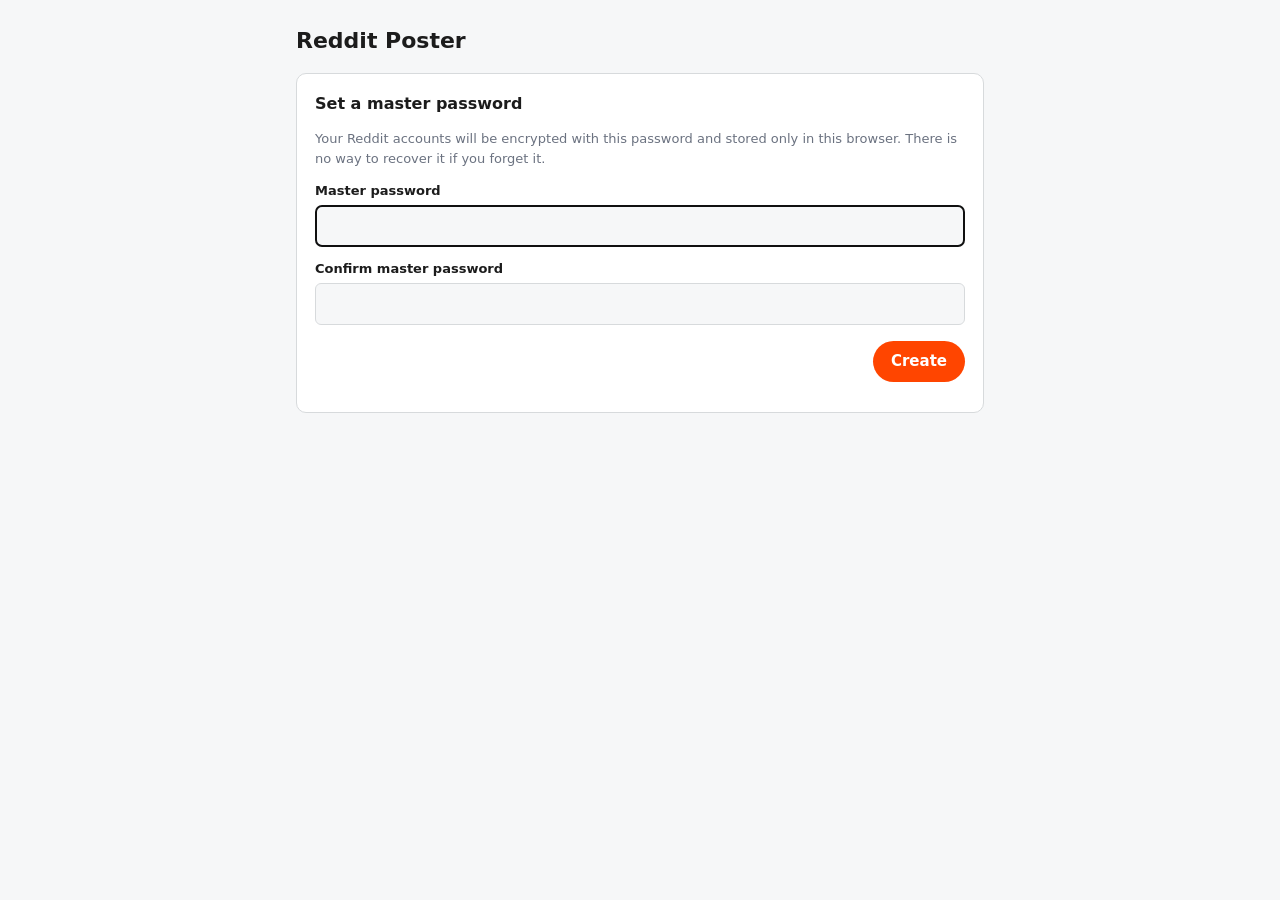
==== docs/index.html @ ced142f3 "Add GitHub Pages version with encrypted in-browser account vault Static site in docs/ that calls Red" ====
<!doctype html>
<html lang="en">
<head>
<meta charset="utf-8">
<meta name="viewport" content="width=device-width, initial-scale=1">
<meta http-equiv="Content-Security-Policy"
      content="default-src 'none'; script-src 'self'; style-src 'self'; img-src 'self' data:; connect-src https://www.reddit.com https://oauth.reddit.com; base-uri 'none'; form-action 'none'">
<meta name="referrer" content="no-referrer">
<title>Reddit Poster</title>
<link rel="stylesheet" href="style.css">
</head>
<body>
<main>
  <header>
    <h1>Reddit Poster</h1>
    <button type="button" class="btn secondary hidden" id="lock-btn">Lock</button>
  </header>

  <!-- Vault create / unlock -->
  <section class="card hidden" id="unlock-view">
    <h2 id="unlock-title">Unlock</h2>
    <p class="muted" id="unlock-help"></p>
    <form id="unlock-form">
      <label for="passphrase">Master password</label>
      <input type="password" id="passphrase" autocomplete="current-password" required>
      <div id="confirm-wrap" class="hidden">
        <label for="passphrase2">Confirm master password</label>
        <input type="password" id="passphrase2" autocomplete="new-password">
      </div>
      <div class="actions">
        <button type="button" class="btn danger-link hidden" id="reset-btn">Forgot it? Wipe saved data</button>
        <button type="submit" class="btn" id="unlock-btn">Unlock</button>
      </div>
      <div class="status" id="unlock-status"></div>
    </form>
  </section>

  <div id="app-view" class="hidden">
    <!-- Post form -->
    <form id="post-form" class="card">
      <h2>New post</h2>
      <div class="row">
        <div>
          <label for="account">Account</label>
          <select id="account" name="account"></select>
        </div>
        <div class="shrink">
          <button type="button" class="btn secondary" id="check-btn">Test login</button>
        </div>
      </div>

      <div class="row">
        <div>
          <label for="subreddit">Subreddit</label>
          <input type="text" id="subreddit" placeholder="r/test" required>
        </div>
        <div>
          <label for="flair">Flair</label>
          <select id="flair"><option value="">(none)</option></select>
        </div>
      </div>

      <label for="title">Title</label>
      <input type="text" id="title" maxlength="300" required>

      <div class="tabs" id="tabs">
        <button type="button" data-kind="self" class="active">Text</button>
        <button type="button" data-kind="link">Link</button>
      </div>

      <div data-pane="self">
        <label for="body">Body <span class="muted">(markdown)</span></label>
        <textarea id="body"></textarea>
      </div>
      <div data-pane="link" class="hidden">
        <label for="url">URL</label>
        <input type="url" id="url" placeholder="https://">
      </div>

      <div class="checks">
        <label><input type="checkbox" id="nsfw"> NSFW</label>
        <label><input type="checkbox" id="spoiler"> Spoiler</label>
        <label><input type="checkbox" id="sendreplies" checked> Inbox replies</label>
      </div>

      <div class="actions">
        <button type="submit" class="btn" id="submit-btn">Post</button>
      </div>
      <div class="status" id="post-status"></div>
    </form>

    <!-- Accounts -->
    <section class="card">
      <h2>Accounts</h2>
      <ul class="accounts" id="account-list"></ul>
      <p class="muted hidden" id="no-accounts">No accounts yet. Add one below.</p>

      <details id="add-details">
        <summary id="add-summary">Add account</summary>
        <form id="account-form">
          <input type="hidden" id="edit-id">
          <div class="row">
            <div><label for="a-label">Label</label><input type="text" id="a-label" placeholder="main" required></div>
            <div><label for="a-username">Reddit username</label><input type="text" id="a-username" autocomplete="off" required></div>
          </div>
          <label for="a-password">Reddit password</label>
          <input type="password" id="a-password" autocomplete="off" required>
          <div class="row">
            <div><label for="a-client-id">App client ID</label><input type="text" id="a-client-id" autocomplete="off" required></div>
            <div><label for="a-client-secret">App secret</label><input type="password" id="a-client-secret" autocomplete="off" required></div>
          </div>
          <p class="muted">Make a <b>script</b> app at
            <a href="https://www.reddit.com/prefs/apps" target="_blank" rel="noopener">reddit.com/prefs/apps</a>
            while logged in as this account. Redirect URI can be <code>http://localhost:8080</code>.</p>
          <div class="actions">
            <button type="button" class="btn secondary hidden" id="cancel-edit">Cancel</button>
            <button type="submit" class="btn" id="save-account">Save account</button>
          </div>
        </form>
      </details>

      <details>
        <summary>Paste accounts as JSON</summary>
        <p class="muted">Paste an <code>accounts.json</code> (or just the list). Accounts with the same label are replaced.</p>
        <textarea id="import-json" placeholder='{"accounts":[{"label":"main","username":"...","password":"...","client_id":"...","client_secret":"..."}]}'></textarea>
        <div class="actions"><button type="button" class="btn" id="import-btn">Import</button></div>
      </details>
      <div class="status" id="account-status"></div>
    </section>

    <!-- History -->
    <section class="card">
      <h2>Recent posts</h2>
      <table id="history-table">
        <thead><tr><th>When</th><th>Account</th><th>Sub</th><th>Title</th></tr></thead>
        <tbody></tbody>
      </table>
      <p class="muted" id="no-history">Nothing posted yet.</p>
    </section>

    <p class="muted footnote">Your accounts are encrypted with your master password (AES-GCM, PBKDF2 600k)
      and kept only in this browser. Nothing is sent anywhere except to Reddit.</p>
  </div>
</main>
<script src="app.js"></script>
</body>
</html>
---- docs/style.css ----
:root { --bg:#f6f7f8; --card:#fff; --text:#1c1c1c; --muted:#6b7280; --border:#d7dadc; --accent:#ff4500; --ok:#15803d; --err:#b91c1c; }
@media (prefers-color-scheme: dark) {
  :root { --bg:#0e1113; --card:#1a1d1f; --text:#e5e7eb; --muted:#9ca3af; --border:#343536; --ok:#4ade80; --err:#f87171; }
}
* { box-sizing:border-box; }
body { margin:0; background:var(--bg); color:var(--text); font:15px/1.5 system-ui, sans-serif; }
main { max-width:720px; margin:0 auto; padding:24px 16px; }
header { display:flex; justify-content:space-between; align-items:center; margin-bottom:16px; }
h1 { font-size:22px; margin:0; }
h2 { font-size:16px; margin:0 0 12px; }
.card { background:var(--card); border:1px solid var(--border); border-radius:10px; padding:18px; margin-bottom:18px; }
label { display:block; font-weight:600; font-size:13px; margin:12px 0 4px; }
input[type=text], input[type=url], input[type=password], select, textarea {
  width:100%; padding:9px 10px; border:1px solid var(--border); border-radius:6px;
  background:var(--bg); color:var(--text); font:inherit;
}
textarea { min-height:140px; resize:vertical; }
.row { display:flex; gap:12px; align-items:end; flex-wrap:wrap; }
.row > * { flex:1 1 200px; }
.row > .shrink { flex:0 0 auto; }
.tabs { display:flex; gap:6px; margin-top:14px; }
.tabs button { flex:1; padding:8px; border:1px solid var(--border); background:var(--bg); color:var(--text); border-radius:6px; cursor:pointer; font:inherit; }
.tabs button.active { border-color:var(--accent); color:var(--accent); font-weight:600; }
.checks { display:flex; gap:18px; flex-wrap:wrap; margin-top:14px; }
.checks label { display:flex; gap:6px; align-items:center; font-weight:400; margin:0; }
.btn { padding:9px 18px; border:0; border-radius:999px; background:var(--accent); color:#fff; font:inherit; font-weight:600; cursor:pointer; }
.btn.secondary { background:transparent; color:var(--text); border:1px solid var(--border); }
.btn.small { padding:4px 12px; font-size:13px; font-weight:500; }
.btn.danger-link { background:transparent; color:var(--err); font-weight:500; padding-left:0; margin-right:auto; }
.btn:disabled { opacity:.6; cursor:wait; }
.actions { display:flex; justify-content:flex-end; gap:10px; margin-top:16px; flex-wrap:wrap; }
.status { margin-top:12px; font-size:14px; overflow-wrap:anywhere; }
.status.ok { color:var(--ok); } .status.err { color:var(--err); }
.muted { color:var(--muted); font-size:13px; }
.hidden { display:none !important; }
details { margin-top:14px; border-top:1px solid var(--border); padding-top:12px; }
summary { cursor:pointer; font-weight:600; }
.accounts { list-style:none; padding:0; margin:0; }
.accounts li { display:flex; align-items:center; gap:8px; padding:8px 0; border-bottom:1px solid var(--border); }
.accounts li .name { flex:1; min-width:0; overflow:hidden; text-overflow:ellipsis; white-space:nowrap; }
table { width:100%; border-collapse:collapse; font-size:13px; }
td, th { text-align:left; padding:6px 4px; border-bottom:1px solid var(--border); vertical-align:top; }
td:last-child { overflow-wrap:anywhere; }
a { color:var(--accent); }
code { background:var(--bg); padding:1px 5px; border-radius:4px; }
.footnote { text-align:center; }
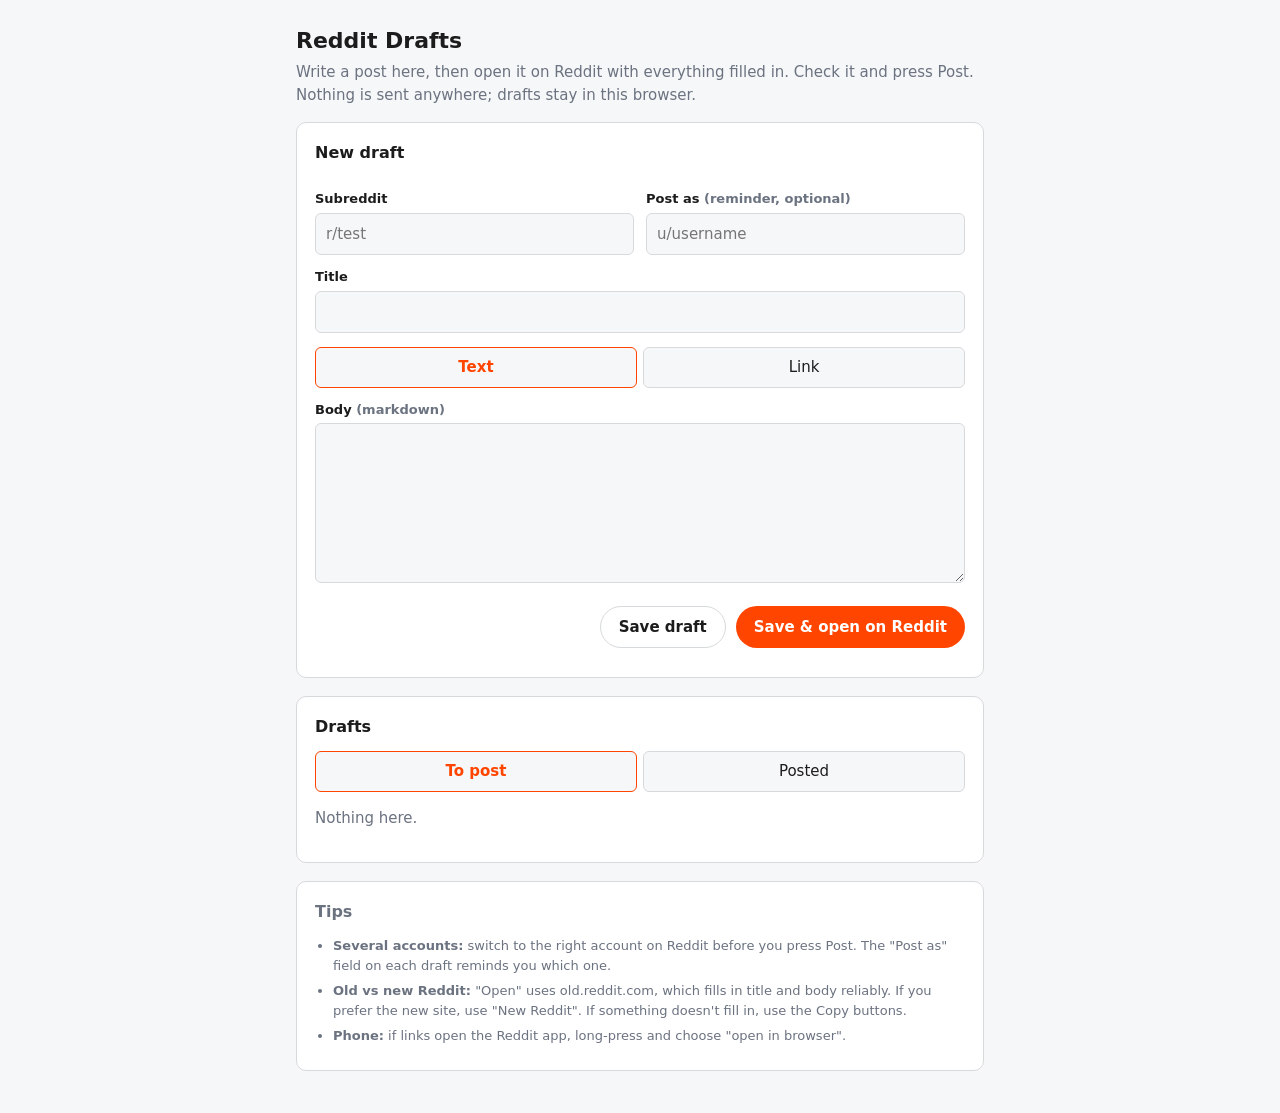
==== commit 4aae8651: "Replace API poster with prefilled Reddit submit links The page now stores drafts locally and opens R" ====
--- a/docs/index.html
+++ b/docs/index.html
@@ -4,143 +4,79 @@
 <meta charset="utf-8">
 <meta name="viewport" content="width=device-width, initial-scale=1">
 <meta http-equiv="Content-Security-Policy"
-      content="default-src 'none'; script-src 'self'; style-src 'self'; img-src 'self' data:; connect-src https://www.reddit.com https://oauth.reddit.com; base-uri 'none'; form-action 'none'">
+      content="default-src 'none'; script-src 'self'; style-src 'self'; img-src 'self' data:; base-uri 'none'; form-action 'none'">
 <meta name="referrer" content="no-referrer">
-<title>Reddit Poster</title>
+<title>Reddit Drafts</title>
 <link rel="stylesheet" href="style.css">
 </head>
 <body>
 <main>
-  <header>
-    <h1>Reddit Poster</h1>
-    <button type="button" class="btn secondary hidden" id="lock-btn">Lock</button>
-  </header>
+  <h1>Reddit Drafts</h1>
+  <p class="muted intro">Write a post here, then open it on Reddit with everything filled in.
+    Check it and press Post. Nothing is sent anywhere; drafts stay in this browser.</p>
 
-  <!-- Vault create / unlock -->
-  <section class="card hidden" id="unlock-view">
-    <h2 id="unlock-title">Unlock</h2>
-    <p class="muted" id="unlock-help"></p>
-    <form id="unlock-form">
-      <label for="passphrase">Master password</label>
-      <input type="password" id="passphrase" autocomplete="current-password" required>
-      <div id="confirm-wrap" class="hidden">
-        <label for="passphrase2">Confirm master password</label>
-        <input type="password" id="passphrase2" autocomplete="new-password">
+  <form id="draft-form" class="card" novalidate>
+    <h2 id="form-title">New draft</h2>
+    <input type="hidden" id="edit-id">
+
+    <div class="row">
+      <div>
+        <label for="subreddit">Subreddit</label>
+        <input type="text" id="subreddit" placeholder="r/test" required>
       </div>
-      <div class="actions">
-        <button type="button" class="btn danger-link hidden" id="reset-btn">Forgot it? Wipe saved data</button>
-        <button type="submit" class="btn" id="unlock-btn">Unlock</button>
+      <div>
+        <label for="account">Post as <span class="muted">(reminder, optional)</span></label>
+        <input type="text" id="account" placeholder="u/username" list="account-list">
+        <datalist id="account-list"></datalist>
       </div>
-      <div class="status" id="unlock-status"></div>
-    </form>
+    </div>
+
+    <label for="title">Title</label>
+    <input type="text" id="title" maxlength="300" required>
+
+    <div class="tabs" id="tabs">
+      <button type="button" data-kind="text" class="active">Text</button>
+      <button type="button" data-kind="link">Link</button>
+    </div>
+
+    <div data-pane="text">
+      <label for="body">Body <span class="muted">(markdown)</span></label>
+      <textarea id="body"></textarea>
+    </div>
+    <div data-pane="link" class="hidden">
+      <label for="url">URL</label>
+      <input type="url" id="url" placeholder="https://">
+    </div>
+
+    <div class="actions">
+      <button type="button" class="btn secondary hidden" id="cancel-edit">Cancel</button>
+      <button type="submit" class="btn secondary" id="save-btn">Save draft</button>
+      <button type="button" class="btn" id="open-btn">Save &amp; open on Reddit</button>
+    </div>
+    <div class="status" id="form-status"></div>
+  </form>
+
+  <section class="card">
+    <h2>Drafts</h2>
+    <div class="filters" id="filters">
+      <button type="button" data-filter="todo" class="active">To post</button>
+      <button type="button" data-filter="posted">Posted</button>
+    </div>
+    <ul class="drafts" id="drafts"></ul>
+    <p class="muted" id="empty">Nothing here.</p>
   </section>
 
-  <div id="app-view" class="hidden">
-    <!-- Post form -->
-    <form id="post-form" class="card">
-      <h2>New post</h2>
-      <div class="row">
-        <div>
-          <label for="account">Account</label>
-          <select id="account" name="account"></select>
-        </div>
-        <div class="shrink">
-          <button type="button" class="btn secondary" id="check-btn">Test login</button>
-        </div>
-      </div>
-
-      <div class="row">
-        <div>
-          <label for="subreddit">Subreddit</label>
-          <input type="text" id="subreddit" placeholder="r/test" required>
-        </div>
-        <div>
-          <label for="flair">Flair</label>
-          <select id="flair"><option value="">(none)</option></select>
-        </div>
-      </div>
-
-      <label for="title">Title</label>
-      <input type="text" id="title" maxlength="300" required>
-
-      <div class="tabs" id="tabs">
-        <button type="button" data-kind="self" class="active">Text</button>
-        <button type="button" data-kind="link">Link</button>
-      </div>
-
-      <div data-pane="self">
-        <label for="body">Body <span class="muted">(markdown)</span></label>
-        <textarea id="body"></textarea>
-      </div>
-      <div data-pane="link" class="hidden">
-        <label for="url">URL</label>
-        <input type="url" id="url" placeholder="https://">
-      </div>
-
-      <div class="checks">
-        <label><input type="checkbox" id="nsfw"> NSFW</label>
-        <label><input type="checkbox" id="spoiler"> Spoiler</label>
-        <label><input type="checkbox" id="sendreplies" checked> Inbox replies</label>
-      </div>
-
-      <div class="actions">
-        <button type="submit" class="btn" id="submit-btn">Post</button>
-      </div>
-      <div class="status" id="post-status"></div>
-    </form>
-
-    <!-- Accounts -->
-    <section class="card">
-      <h2>Accounts</h2>
-      <ul class="accounts" id="account-list"></ul>
-      <p class="muted hidden" id="no-accounts">No accounts yet. Add one below.</p>
-
-      <details id="add-details">
-        <summary id="add-summary">Add account</summary>
-        <form id="account-form">
-          <input type="hidden" id="edit-id">
-          <div class="row">
-            <div><label for="a-label">Label</label><input type="text" id="a-label" placeholder="main" required></div>
-            <div><label for="a-username">Reddit username</label><input type="text" id="a-username" autocomplete="off" required></div>
-          </div>
-          <label for="a-password">Reddit password</label>
-          <input type="password" id="a-password" autocomplete="off" required>
-          <div class="row">
-            <div><label for="a-client-id">App client ID</label><input type="text" id="a-client-id" autocomplete="off" required></div>
-            <div><label for="a-client-secret">App secret</label><input type="password" id="a-client-secret" autocomplete="off" required></div>
-          </div>
-          <p class="muted">Make a <b>script</b> app at
-            <a href="https://www.reddit.com/prefs/apps" target="_blank" rel="noopener">reddit.com/prefs/apps</a>
-            while logged in as this account. Redirect URI can be <code>http://localhost:8080</code>.</p>
-          <div class="actions">
-            <button type="button" class="btn secondary hidden" id="cancel-edit">Cancel</button>
-            <button type="submit" class="btn" id="save-account">Save account</button>
-          </div>
-        </form>
-      </details>
-
-      <details>
-        <summary>Paste accounts as JSON</summary>
-        <p class="muted">Paste an <code>accounts.json</code> (or just the list). Accounts with the same label are replaced.</p>
-        <textarea id="import-json" placeholder='{"accounts":[{"label":"main","username":"...","password":"...","client_id":"...","client_secret":"..."}]}'></textarea>
-        <div class="actions"><button type="button" class="btn" id="import-btn">Import</button></div>
-      </details>
-      <div class="status" id="account-status"></div>
-    </section>
-
-    <!-- History -->
-    <section class="card">
-      <h2>Recent posts</h2>
-      <table id="history-table">
-        <thead><tr><th>When</th><th>Account</th><th>Sub</th><th>Title</th></tr></thead>
-        <tbody></tbody>
-      </table>
-      <p class="muted" id="no-history">Nothing posted yet.</p>
-    </section>
-
-    <p class="muted footnote">Your accounts are encrypted with your master password (AES-GCM, PBKDF2 600k)
-      and kept only in this browser. Nothing is sent anywhere except to Reddit.</p>
-  </div>
+  <section class="card muted small">
+    <h2>Tips</h2>
+    <ul>
+      <li><b>Several accounts:</b> switch to the right account on Reddit before you press
+        Post. The "Post as" field on each draft reminds you which one.</li>
+      <li><b>Old vs new Reddit:</b> "Open" uses old.reddit.com, which fills in title and
+        body reliably. If you prefer the new site, use "New Reddit". If something
+        doesn't fill in, use the Copy buttons.</li>
+      <li><b>Phone:</b> if links open the Reddit app, long-press and choose "open in browser".</li>
+    </ul>
+  </section>
 </main>
 <script src="app.js"></script>
 </body>
--- a/docs/style.css
+++ b/docs/style.css
@@ -5,42 +5,37 @@
 * { box-sizing:border-box; }
 body { margin:0; background:var(--bg); color:var(--text); font:15px/1.5 system-ui, sans-serif; }
 main { max-width:720px; margin:0 auto; padding:24px 16px; }
-header { display:flex; justify-content:space-between; align-items:center; margin-bottom:16px; }
-h1 { font-size:22px; margin:0; }
+h1 { font-size:22px; margin:0 0 4px; }
 h2 { font-size:16px; margin:0 0 12px; }
+.intro { margin:0 0 16px; }
 .card { background:var(--card); border:1px solid var(--border); border-radius:10px; padding:18px; margin-bottom:18px; }
 label { display:block; font-weight:600; font-size:13px; margin:12px 0 4px; }
-input[type=text], input[type=url], input[type=password], select, textarea {
+input[type=text], input[type=url], textarea {
   width:100%; padding:9px 10px; border:1px solid var(--border); border-radius:6px;
   background:var(--bg); color:var(--text); font:inherit;
 }
-textarea { min-height:140px; resize:vertical; }
-.row { display:flex; gap:12px; align-items:end; flex-wrap:wrap; }
+textarea { min-height:160px; resize:vertical; }
+.row { display:flex; gap:12px; flex-wrap:wrap; }
 .row > * { flex:1 1 200px; }
-.row > .shrink { flex:0 0 auto; }
-.tabs { display:flex; gap:6px; margin-top:14px; }
-.tabs button { flex:1; padding:8px; border:1px solid var(--border); background:var(--bg); color:var(--text); border-radius:6px; cursor:pointer; font:inherit; }
-.tabs button.active { border-color:var(--accent); color:var(--accent); font-weight:600; }
-.checks { display:flex; gap:18px; flex-wrap:wrap; margin-top:14px; }
-.checks label { display:flex; gap:6px; align-items:center; font-weight:400; margin:0; }
-.btn { padding:9px 18px; border:0; border-radius:999px; background:var(--accent); color:#fff; font:inherit; font-weight:600; cursor:pointer; }
+.tabs, .filters { display:flex; gap:6px; margin-top:14px; }
+.filters { margin:0 0 8px; }
+.tabs button, .filters button { flex:1; padding:8px; border:1px solid var(--border); background:var(--bg); color:var(--text); border-radius:6px; cursor:pointer; font:inherit; }
+.tabs button.active, .filters button.active { border-color:var(--accent); color:var(--accent); font-weight:600; }
+.btn { padding:9px 18px; border:0; border-radius:999px; background:var(--accent); color:#fff; font:inherit; font-weight:600; cursor:pointer; text-decoration:none; display:inline-block; }
 .btn.secondary { background:transparent; color:var(--text); border:1px solid var(--border); }
 .btn.small { padding:4px 12px; font-size:13px; font-weight:500; }
-.btn.danger-link { background:transparent; color:var(--err); font-weight:500; padding-left:0; margin-right:auto; }
-.btn:disabled { opacity:.6; cursor:wait; }
 .actions { display:flex; justify-content:flex-end; gap:10px; margin-top:16px; flex-wrap:wrap; }
-.status { margin-top:12px; font-size:14px; overflow-wrap:anywhere; }
+.status { margin-top:10px; font-size:14px; min-height:1px; }
 .status.ok { color:var(--ok); } .status.err { color:var(--err); }
-.muted { color:var(--muted); font-size:13px; }
+.muted { color:var(--muted); }
+.small { font-size:13px; }
+.small ul { margin:0; padding-left:18px; }
+.small li { margin-bottom:6px; }
 .hidden { display:none !important; }
-details { margin-top:14px; border-top:1px solid var(--border); padding-top:12px; }
-summary { cursor:pointer; font-weight:600; }
-.accounts { list-style:none; padding:0; margin:0; }
-.accounts li { display:flex; align-items:center; gap:8px; padding:8px 0; border-bottom:1px solid var(--border); }
-.accounts li .name { flex:1; min-width:0; overflow:hidden; text-overflow:ellipsis; white-space:nowrap; }
-table { width:100%; border-collapse:collapse; font-size:13px; }
-td, th { text-align:left; padding:6px 4px; border-bottom:1px solid var(--border); vertical-align:top; }
-td:last-child { overflow-wrap:anywhere; }
+.drafts { list-style:none; padding:0; margin:0; }
+.drafts li { padding:12px 0; border-bottom:1px solid var(--border); }
+.drafts li:last-child { border-bottom:0; }
+.draft-title { font-weight:600; overflow-wrap:anywhere; }
+.draft-meta { font-size:13px; color:var(--muted); margin:2px 0 8px; }
+.draft-actions { display:flex; gap:6px; flex-wrap:wrap; }
 a { color:var(--accent); }
-code { background:var(--bg); padding:1px 5px; border-radius:4px; }
-.footnote { text-align:center; }
